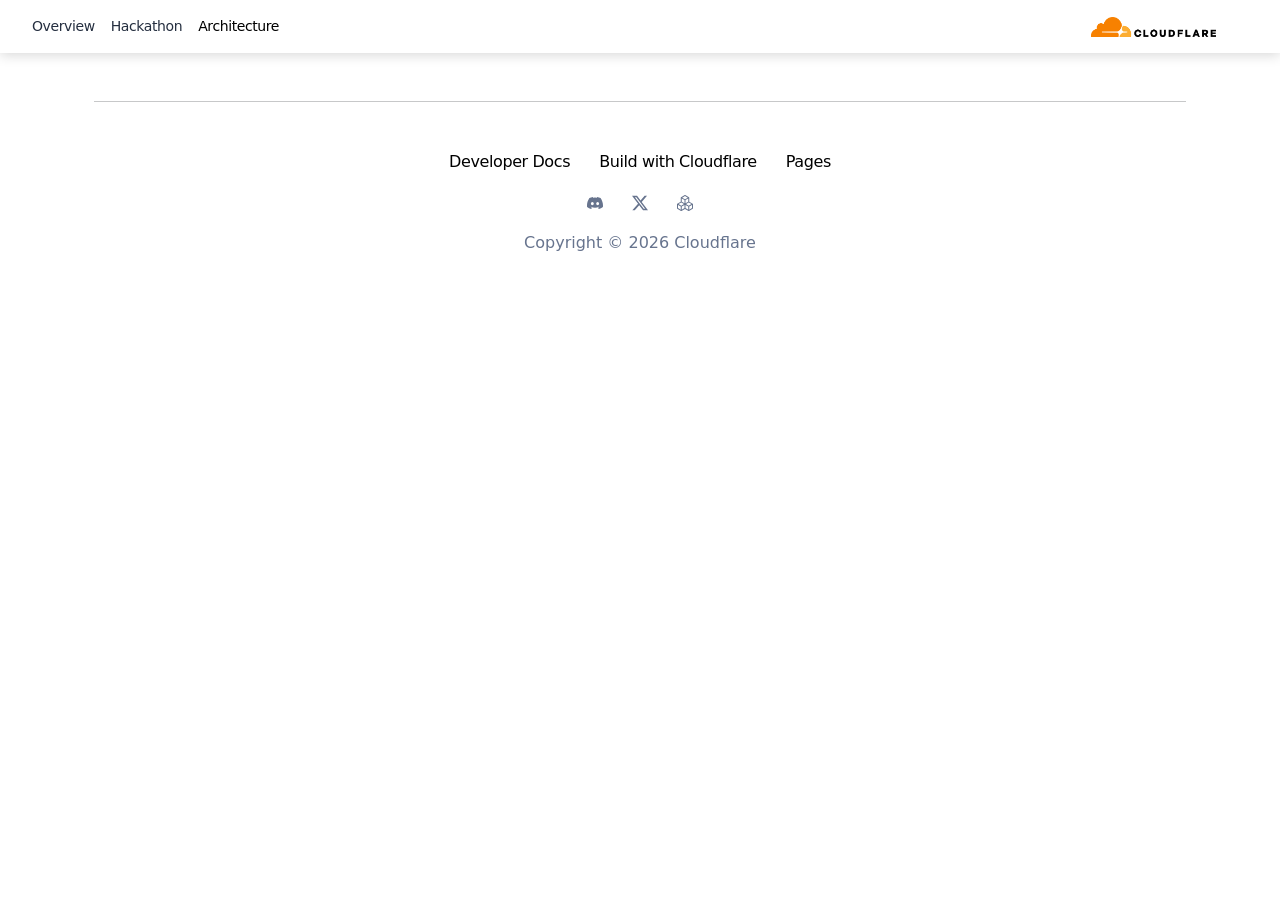
==== architecture.html @ 0efea13d "Updated with hackathon content" ====
<!DOCTYPE html>
<html data-bs-theme="light" lang="en">

<head>
    <meta charset="utf-8">
    <meta name="viewport" content="width=device-width, initial-scale=1.0, shrink-to-fit=no">
    <title>AI Test</title>
    <link rel="stylesheet" href="https://cdn.jsdelivr.net/npm/bootstrap@5.3.8/dist/css/bootstrap.min.css">
    <link rel="stylesheet" href="assets/css/Montserrat.css">
    <link rel="stylesheet" href="assets/css/Footer-Basic-icons.css">
    <link rel="stylesheet" href="assets/css/Soft-ui-Navbar.css">
    <link rel="stylesheet" href="assets/css/styles.css">
</head>

<body>
    <div></div>
    <nav class="navbar navbar-expand-md sticky-top bg-body">
        <div class="container-fluid"><button class="navbar-toggler" data-bs-toggle="collapse" data-bs-target="#navcol-1"><span class="visually-hidden">Toggle navigation</span><span class="navbar-toggler-icon"></span></button>
            <div class="collapse navbar-collapse" id="navcol-1">
                <ul class="navbar-nav">
                    <li class="nav-item"><a class="nav-link" href="index.html">Overview</a></li>
                    <li class="nav-item"><a class="nav-link" href="hackathon.html">Hackathon</a></li>
                    <li class="nav-item"><a class="nav-link active" href="architecture.html">Architecture</a></li>
                </ul>
                <div class="d-flex align-items-center ms-auto"><img class="me-4 pe-3" alt="Cloudflare Logo" height="20" src="assets/img/CF_logo_horizontal_blktype.png" width="141"></div>
            </div>
        </div>
    </nav>
    <section></section>
    <footer class="text-center bg-white pt-3 pb-5">
        <div class="container pt-2 pt-lg-3 pb-4 pb-lg-5">
            <hr class="mb-5 opacity-25">
            <ul class="list-inline">
                <li class="list-inline-item me-4 list-inline-item"><a class="link-body-emphasis" href="https://developers.cloudflare.com/">Developer Docs</a></li>
                <li class="list-inline-item me-4 list-inline-item"><a class="link-body-emphasis" href="https://build.cloudflare.dev/">Build with Cloudflare</a></li>
                <li class="list-inline-item list-inline-item"><a class="link-body-emphasis" href="https://pages.cloudflare.com/">Pages</a></li>
            </ul>
            <ul class="list-inline">
                <li class="list-inline-item me-4 list-inline-item"><a href="https://discord.com/invite/cloudflaredev"><svg class="bi bi-discord text-body" xmlns="http://www.w3.org/2000/svg" width="1em" height="1em" fill="currentColor" viewBox="0 0 16 16">
                            <path d="M13.545 2.907a13.227 13.227 0 0 0-3.257-1.011.05.05 0 0 0-.052.025c-.141.25-.297.577-.406.833a12.19 12.19 0 0 0-3.658 0 8.258 8.258 0 0 0-.412-.833.051.051 0 0 0-.052-.025c-1.125.194-2.22.534-3.257 1.011a.041.041 0 0 0-.021.018C.356 6.024-.213 9.047.066 12.032c.001.014.01.028.021.037a13.276 13.276 0 0 0 3.995 2.02.05.05 0 0 0 .056-.019c.308-.42.582-.863.818-1.329a.05.05 0 0 0-.01-.059.051.051 0 0 0-.018-.011 8.875 8.875 0 0 1-1.248-.595.05.05 0 0 1-.02-.066.051.051 0 0 1 .015-.019c.084-.063.168-.129.248-.195a.05.05 0 0 1 .051-.007c2.619 1.196 5.454 1.196 8.041 0a.052.052 0 0 1 .053.007c.08.066.164.132.248.195a.051.051 0 0 1-.004.085 8.254 8.254 0 0 1-1.249.594.05.05 0 0 0-.03.03.052.052 0 0 0 .003.041c.24.465.515.909.817 1.329a.05.05 0 0 0 .056.019 13.235 13.235 0 0 0 4.001-2.02.049.049 0 0 0 .021-.037c.334-3.451-.559-6.449-2.366-9.106a.034.034 0 0 0-.02-.019Zm-8.198 7.307c-.789 0-1.438-.724-1.438-1.612 0-.889.637-1.613 1.438-1.613.807 0 1.45.73 1.438 1.613 0 .888-.637 1.612-1.438 1.612m5.316 0c-.788 0-1.438-.724-1.438-1.612 0-.889.637-1.613 1.438-1.613.807 0 1.451.73 1.438 1.613 0 .888-.631 1.612-1.438 1.612"></path>
                        </svg></a></li>
                <li class="list-inline-item me-4 list-inline-item"><a href="https://x.com/Cloudflare"><svg class="bi bi-twitter-x text-body" xmlns="http://www.w3.org/2000/svg" width="1em" height="1em" fill="currentColor" viewBox="0 0 16 16">
                            <path d="M12.6.75h2.454l-5.36 6.142L16 15.25h-4.937l-3.867-5.07-4.425 5.07H.316l5.733-6.57L0 .75h5.063l3.495 4.633L12.601.75Zm-.86 13.028h1.36L4.323 2.145H2.865l8.875 11.633Z"></path>
                        </svg></a></li>
                <li class="list-inline-item list-inline-item"><a href="https://community.cloudflare.com/"><svg class="bi bi-boxes text-body" xmlns="http://www.w3.org/2000/svg" width="1em" height="1em" fill="currentColor" viewBox="0 0 16 16">
                            <path d="M7.752.066a.5.5 0 0 1 .496 0l3.75 2.143a.5.5 0 0 1 .252.434v3.995l3.498 2A.5.5 0 0 1 16 9.07v4.286a.5.5 0 0 1-.252.434l-3.75 2.143a.5.5 0 0 1-.496 0l-3.502-2-3.502 2.001a.5.5 0 0 1-.496 0l-3.75-2.143A.5.5 0 0 1 0 13.357V9.071a.5.5 0 0 1 .252-.434L3.75 6.638V2.643a.5.5 0 0 1 .252-.434L7.752.066ZM4.25 7.504 1.508 9.071l2.742 1.567 2.742-1.567zM7.5 9.933l-2.75 1.571v3.134l2.75-1.571zm1 3.134 2.75 1.571v-3.134L8.5 9.933zm.508-3.996 2.742 1.567 2.742-1.567-2.742-1.567zm2.242-2.433V3.504L8.5 5.076V8.21l2.75-1.572ZM7.5 8.21V5.076L4.75 3.504v3.134zM5.258 2.643 8 4.21l2.742-1.567L8 1.076zM15 9.933l-2.75 1.571v3.134L15 13.067zM3.75 14.638v-3.134L1 9.933v3.134z"></path>
                        </svg></a></li>
            </ul>
            <p class="text-body mb-0">Copyright © 2026 Cloudflare</p>
        </div>
    </footer>
    <script src="https://cdn.jsdelivr.net/npm/bootstrap@5.3.8/dist/js/bootstrap.bundle.min.js"></script>
    <script src="assets/js/bs-init.js"></script>
</body>

</html>
---- assets/css/Montserrat.css ----
@font-face {
	font-family: 'Montserrat';
	src: url(../../assets/fonts/Montserrat-b4f18a66e874838590d251e71bd5ac90.woff2) format('woff2');
	font-weight: 400;
	font-style: normal;
	font-display: swap;
	unicode-range: U+0460-052F, U+1C80-1C8A, U+20B4, U+2DE0-2DFF, U+A640-A69F, U+FE2E-FE2F;
}

@font-face {
	font-family: 'Montserrat';
	src: url(../../assets/fonts/Montserrat-d6ba8be60e82141d345efa118628489b.woff2) format('woff2');
	font-weight: 400;
	font-style: normal;
	font-display: swap;
	unicode-range: U+0301, U+0400-045F, U+0490-0491, U+04B0-04B1, U+2116;
}

@font-face {
	font-family: 'Montserrat';
	src: url(../../assets/fonts/Montserrat-ff85988728aae55e4b6ca0810fbc3487.woff2) format('woff2');
	font-weight: 400;
	font-style: normal;
	font-display: swap;
	unicode-range: U+0102-0103, U+0110-0111, U+0128-0129, U+0168-0169, U+01A0-01A1, U+01AF-01B0, U+0300-0301, U+0303-0304, U+0308-0309, U+0323, U+0329, U+1EA0-1EF9, U+20AB;
}

@font-face {
	font-family: 'Montserrat';
	src: url(../../assets/fonts/Montserrat-f38e6bd78bb10d51d86be4794d197d90.woff2) format('woff2');
	font-weight: 400;
	font-style: normal;
	font-display: swap;
	unicode-range: U+0100-02BA, U+02BD-02C5, U+02C7-02CC, U+02CE-02D7, U+02DD-02FF, U+0304, U+0308, U+0329, U+1D00-1DBF, U+1E00-1E9F, U+1EF2-1EFF, U+2020, U+20A0-20AB, U+20AD-20C0, U+2113, U+2C60-2C7F, U+A720-A7FF;
}

@font-face {
	font-family: 'Montserrat';
	src: url(../../assets/fonts/Montserrat-676df862370913298b4a665a640bc821.woff2) format('woff2');
	font-weight: 400;
	font-style: normal;
	font-display: swap;
	unicode-range: U+0000-00FF, U+0131, U+0152-0153, U+02BB-02BC, U+02C6, U+02DA, U+02DC, U+0304, U+0308, U+0329, U+2000-206F, U+20AC, U+2122, U+2191, U+2193, U+2212, U+2215, U+FEFF, U+FFFD;
}
---- assets/css/Footer-Basic-icons.css ----
.bs-icon {
  --bs-icon-size: .75rem;
  display: flex;
  flex-shrink: 0;
  justify-content: center;
  align-items: center;
  font-size: var(--bs-icon-size);
  width: calc(var(--bs-icon-size) * 2);
  height: calc(var(--bs-icon-size) * 2);
  color: var(--bs-primary);
}

.bs-icon-xs {
  --bs-icon-size: 1rem;
  width: calc(var(--bs-icon-size) * 1.5);
  height: calc(var(--bs-icon-size) * 1.5);
}

.bs-icon-sm {
  --bs-icon-size: 1rem;
}

.bs-icon-md {
  --bs-icon-size: 1.5rem;
}

.bs-icon-lg {
  --bs-icon-size: 2rem;
}

.bs-icon-xl {
  --bs-icon-size: 2.5rem;
}

.bs-icon.bs-icon-primary {
  color: var(--bs-white);
  background: var(--bs-primary);
}

.bs-icon.bs-icon-primary-light {
  color: var(--bs-primary);
  background: rgba(var(--bs-primary-rgb), .2);
}

.bs-icon.bs-icon-semi-white {
  color: var(--bs-primary);
  background: rgba(255, 255, 255, .5);
}

.bs-icon.bs-icon-rounded {
  border-radius: .5rem;
}

.bs-icon.bs-icon-circle {
  border-radius: 50%;
}
---- assets/css/Soft-ui-Navbar.css ----
*, *::before, *::after {
  box-sizing: border-box;
}

h1, .h1, h2, .h2, h3, .h3, h4, .h4, h5, .h5, h6, .h6 {
  margin-top: 0;
  margin-bottom: 0.5rem;
  font-weight: 400;
  line-height: 1.2;
}

h6, .h6 {
  font-size: 1rem;
}

p {
  margin-top: 0;
  margin-bottom: 1rem;
}

ol, ul {
  padding-left: 2rem;
}

ol, ul, dl {
  margin-top: 0;
  margin-bottom: 1rem;
}

a {
  color: #cb0c9f;
  text-decoration: none;
}

a:hover {
  color: #830866;
  text-decoration: none;
}

img, svg {
  vertical-align: middle;
}

button {
  border-radius: 0;
}

button:focus:not(:focus-visible) {
  outline: 0;
}

input, button, select, optgroup, textarea {
  margin: 0;
  font-family: inherit;
  font-size: inherit;
  line-height: inherit;
}

button, select {
  text-transform: none;
}

button, [type="button"], [type="reset"], [type="submit"] {
  -webkit-appearance: button;
}

button:not(:disabled), [type="button"]:not(:disabled), [type="reset"]:not(:disabled), [type="submit"]:not(:disabled) {
  cursor: pointer;
}

.container, .container-fluid, .container-sm, .container-md, .container-lg, .container-xl, .container-xxl {
  width: 100%;
  padding-right: var(--bs-gutter-x, 1.5rem);
  padding-left: var(--bs-gutter-x, 1.5rem);
  margin-right: auto;
  margin-left: auto;
}

.form-control {
  display: block;
  width: 100%;
  padding: 0.5rem 0.75rem;
  font-size: 0.875rem;
  font-weight: 400;
  line-height: 1.4rem;
  color: #495057;
  background-color: #fff;
  background-clip: padding-box;
  border: 1px solid #d2d6da;
  appearance: none;
  border-radius: 0.5rem;
  transition: box-shadow 0.15s ease, border-color 0.15s ease;
}

@media (prefers-reduced-motion: reduce) {
  .form-control {
    transition: none;
  }
}

.form-control:focus {
  color: #495057;
  background-color: #fff;
  border-color: #e293d3;
  outline: 0;
  box-shadow: 0 0 0 2px #e9aede;
}

.form-control-sm {
  min-height: unset;
  padding: 0.25rem 0.75rem;
  font-size: 0.75rem;
  border-radius: 0.5rem;
}

.input-group {
  position: relative;
  display: flex;
  flex-wrap: wrap;
  align-items: stretch;
  width: 100%;
}

.input-group-text {
  display: flex;
  align-items: center;
  padding: 0.5rem 0.75rem;
  font-size: 0.875rem;
  font-weight: 400;
  line-height: 1.4rem;
  color: #252f40;
  text-align: center;
  white-space: nowrap;
  background-color: #fff;
  border: 1px solid #d2d6da;
  border-radius: 0.5rem;
}

.collapse:not(.show) {
  display: none;
}

.dropup, .dropend, .dropdown, .dropstart {
  position: relative;
}

.dropdown-menu {
  position: absolute;
  top: 100%;
  z-index: 1000;
  display: none;
  min-width: 11rem;
  padding: 0.5rem 0;
  margin: 0;
  font-size: 0.875rem;
  color: #67748e;
  text-align: left;
  list-style: none;
  background-color: #fff;
  background-clip: padding-box;
  border: 0 solid transparent;
  border-radius: 0.5rem;
}

.dropdown-menu-end {
  --bs-position: end;
}

.dropdown-item {
  display: block;
  width: 100%;
  padding: 0.3rem 1rem;
  clear: both;
  font-weight: 400;
  color: #67748e;
  text-align: inherit;
  white-space: nowrap;
  background-color: transparent;
  border: 0;
}

.dropdown-item:hover, .dropdown-item:focus {
  color: #252f40;
  background-color: #e9ecef;
}

.dropdown-item.active, .dropdown-item:active {
  color: #67748e;
  text-decoration: none;
  background-color: transparent;
}

.nav-link {
  display: block;
  padding: 0.5rem 1rem;
  transition: color 0.15s ease-in-out, background-color 0.15s ease-in-out, border-color 0.15s ease-in-out;
}

@media (prefers-reduced-motion: reduce) {
  .nav-link {
    transition: none;
  }
}

.navbar {
  display: flex;
  flex-wrap: wrap;
  align-items: center;
  justify-content: space-between;
  padding-top: 0.5rem;
  padding-bottom: 0.5rem;
}

.navbar > .container, .navbar > .container-fluid, .navbar > .container-sm, .navbar > .container-md, .navbar > .container-lg, .navbar > .container-xl, .navbar > .container-xxl {
  display: flex;
  flex-wrap: inherit;
  align-items: center;
  justify-content: space-between;
}

.navbar-nav {
  display: flex;
  flex-direction: column;
  padding-left: 0;
  margin-bottom: 0;
  list-style: none;
}

.navbar-nav .nav-link {
  padding-right: 0;
  padding-left: 0;
}

.navbar-nav .dropdown-menu {
  position: static;
}

.navbar-collapse {
  flex-basis: 100%;
  flex-grow: 1;
  align-items: center;
}

.navbar-toggler {
  padding: 0.25rem 0.75rem;
  font-size: 1.125rem;
  line-height: 1;
  background-color: transparent;
  border: 1px solid transparent;
  border-radius: 0.5rem;
  transition: box-shadow 0.15s ease-in-out;
}

@media (prefers-reduced-motion: reduce) {
  .navbar-toggler {
    transition: none;
  }
}

.navbar-toggler:hover {
  text-decoration: none;
}

.navbar-toggler:focus {
  text-decoration: none;
  outline: 0;
  box-shadow: 0 0 0 0.2rem;
}

.navbar-toggler-icon {
  display: inline-block;
  width: 1.5em;
  height: 1.5em;
  vertical-align: middle;
  background-repeat: no-repeat;
  background-position: center;
  background-size: 100%;
}

@media (min-width: 768px) {
  .navbar-expand-md {
    flex-wrap: nowrap;
    justify-content: flex-start;
  }
}

@media (min-width: 768px) {
  .navbar-expand-md .navbar-nav {
    flex-direction: row;
  }
}

@media (min-width: 768px) {
  .navbar-expand-md .navbar-nav .dropdown-menu {
    position: absolute;
  }
}

@media (min-width: 768px) {
  .navbar-expand-md .navbar-nav .nav-link {
    padding-right: 0.5rem;
    padding-left: 0.5rem;
  }
}

@media (min-width: 768px) {
  .navbar-expand-md .navbar-collapse {
    display: flex !important;
    flex-basis: auto;
  }
}

@media (min-width: 768px) {
  .navbar-expand-md .navbar-toggler {
    display: none;
  }
}

@media (min-width: 992px) {
  .navbar-expand-lg {
    flex-wrap: nowrap;
    justify-content: flex-start;
  }
}

@media (min-width: 992px) {
  .navbar-expand-lg .navbar-nav {
    flex-direction: row;
  }
}

@media (min-width: 992px) {
  .navbar-expand-lg .navbar-nav .dropdown-menu {
    position: absolute;
  }
}

@media (min-width: 992px) {
  .navbar-expand-lg .navbar-nav .nav-link {
    padding-right: 0.5rem;
    padding-left: 0.5rem;
  }
}

@media (min-width: 992px) {
  .navbar-expand-lg .navbar-collapse {
    display: flex !important;
    flex-basis: auto;
  }
}

@media (min-width: 992px) {
  .navbar-expand-lg .navbar-toggler {
    display: none;
  }
}

.navbar-light .navbar-nav .nav-link {
  color: #252f40;
}

.navbar-light .navbar-nav .nav-link:hover, .navbar-light .navbar-nav .nav-link:focus {
  color: rgba(37, 47, 64, 0.7);
}

.navbar-light .navbar-toggler {
  color: #252f40;
  border-color: rgba(37, 47, 64, 0.1);
}

.navbar-light .navbar-toggler-icon {
  background-image: url([svg]);
}

.breadcrumb {
  display: flex;
  flex-wrap: wrap;
  padding: 0.5rem 1rem;
  margin-bottom: 1rem;
  list-style: none;
  background-color: #e9ecef;
  border-radius: 0.5rem;
}

.breadcrumb-item + .breadcrumb-item {
  padding-left: 0.5rem;
}

.breadcrumb-item + .breadcrumb-item::before {
  float: left;
  padding-right: 0.5rem;
  color: #6c757d;
  content: var(--bs-breadcrumb-divider, "/");
}

.breadcrumb-item.active {
  color: #6c757d;
}

.d-flex {
  display: flex !important;
}

.d-none {
  display: none !important;
}

.shadow-none {
  box-shadow: none !important;
}

.w-100 {
  width: 100% !important;
}

.flex-column {
  flex-direction: column !important;
}

.justify-content-end {
  justify-content: flex-end !important;
}

.justify-content-center {
  justify-content: center !important;
}

.align-items-center {
  align-items: center !important;
}

.m-0 {
  margin: 0 !important;
}

.mx-4 {
  margin-right: 1.5rem !important;
  margin-left: 1.5rem !important;
}

.my-auto {
  margin-top: auto !important;
  margin-bottom: auto !important;
}

.mt-2 {
  margin-top: 0.5rem !important;
}

.me-3 {
  margin-right: 1rem !important;
}

.me-5 {
  margin-right: 3rem !important;
}

.mb-0 {
  margin-bottom: 0 !important;
}

.mb-1 {
  margin-bottom: 0.25rem !important;
}

.mb-2 {
  margin-bottom: 0.5rem !important;
}

.p-0 {
  padding: 0 !important;
}

.p-2 {
  padding: 0.5rem !important;
}

.px-0 {
  padding-right: 0 !important;
  padding-left: 0 !important;
}

.px-2 {
  padding-right: 0.5rem !important;
  padding-left: 0.5rem !important;
}

.px-3 {
  padding-right: 1rem !important;
  padding-left: 1rem !important;
}

.py-1 {
  padding-top: 0.25rem !important;
  padding-bottom: 0.25rem !important;
}

.py-2 {
  padding-top: 0.5rem !important;
  padding-bottom: 0.5rem !important;
}

.py-3 {
  padding-top: 1rem !important;
  padding-bottom: 1rem !important;
}

.pt-1 {
  padding-top: 0.25rem !important;
}

.pe-2 {
  padding-right: 0.5rem !important;
}

.pb-0 {
  padding-bottom: 0 !important;
}

.text-secondary {
  color: #8392AB !important;
}

.text-dark {
  color: #252f40 !important;
}

.text-body {
  color: #67748e !important;
}

.bg-transparent {
  background-color: transparent !important;
}

@media (min-width: 576px) {
  .d-sm-inline {
    display: inline !important;
  }
}

@media (min-width: 576px) {
  .mt-sm-0 {
    margin-top: 0 !important;
  }
}

@media (min-width: 576px) {
  .me-sm-1 {
    margin-right: 0.25rem !important;
  }
}

@media (min-width: 576px) {
  .me-sm-4 {
    margin-right: 1.5rem !important;
  }
}

@media (min-width: 576px) {
  .me-sm-n4 {
    margin-right: -1.5rem !important;
  }
}

@media (min-width: 768px) {
  .me-md-0 {
    margin-right: 0 !important;
  }
}

@media (min-width: 768px) {
  .ms-md-auto {
    margin-left: auto !important;
  }
}

@media (min-width: 768px) {
  .pe-md-3 {
    padding-right: 1rem !important;
  }
}

.avatar {
  color: #fff;
  display: inline-flex;
  align-items: center;
  justify-content: center;
  font-size: 1rem;
  border-radius: 0.75rem;
  height: 48px;
  width: 48px;
  transition: all .2s ease-in-out;
}

.avatar-sm {
  width: 36px !important;
  height: 36px !important;
  font-size: 0.875rem;
}

.breadcrumb-item {
  font-size: 0.875rem;
}

.dropdown .dropdown-menu, .dropup .dropdown-menu {
  position: absolute;
  box-shadow: 0 8px 26px -4px rgba(20, 20, 20, 0.15), 0 8px 9px -5px rgba(20, 20, 20, 0.06);
  transition: visibility 0.25s, opacity 0.25s, transform 0.25s;
  cursor: pointer;
}

.dropdown .dropdown-menu {
  margin-top: 8px !important;
  display: block;
  opacity: 0;
  top: 0;
  transform-origin: 50% 0;
  pointer-events: none;
  transform: perspective(999px) rotateX(-10deg) translateZ(0) translate3d(0px, 37px, 0px) !important;
  -webkit-backface-visibility: hidden;
  backface-visibility: hidden;
  will-change: transform, box-shadow;
}

.dropdown .dropdown-menu.dropdown-menu-end {
  right: 0;
  left: auto;
}

.dropdown .dropdown-menu.dropdown-menu-end:before {
  right: 28px;
  left: auto;
}

.dropdown .dropdown-menu:before {
  font-family: "FontAwesome";
  content: "\f0d8";
  position: absolute;
  top: 0;
  left: 28px;
  right: auto;
  font-size: 22px;
  color: #fff;
  transition: top 0.35s ease;
}

.dropdown-item {
  transition: background-color 0.3s ease, color 0.3s ease;
}

.input-group {
  border-radius: 0.5rem;
}

.input-group, .input-group .input-group-text {
  transition: box-shadow 0.15s ease, border-color 0.15s ease;
}

.input-group .form-control:focus {
  border-left: 1px solid #e293d3 !important;
  border-right: 1px solid #e293d3 !important;
}

.input-group .form-control:not(:first-child) {
  border-left: 0;
  padding-left: 0;
}

.input-group .input-group-text {
  border-right: 0;
}

.border-radius-md {
  border-radius: 0.5rem;
}

.border-radius-xl {
  border-radius: 1rem;
}

.navbar {
  box-shadow: 0 2px 12px 0 rgba(0, 0, 0, 0.16);
}

.navbar .nav-link {
  color: #252f40;
  padding: 0.5rem 1rem;
  font-weight: 400;
  font-size: 0.875rem;
}

.navbar-light {
  background-color: #fff !important;
}

.navbar-light .navbar-toggler {
  border: none;
}

.navbar-light .navbar-toggler:focus {
  box-shadow: none;
}

.navbar-toggler .navbar-toggler-icon {
  background-image: none;
}

@media (max-width: 991.98px) {
  .g-sidenav-show .navbar:not(.sidenav).navbar-main .navbar-collapse {
    display: flex !important;
    flex-basis: auto;
  }
}

@media (max-width: 991.98px) {
  .g-sidenav-show .navbar:not(.sidenav).navbar-main .navbar-nav {
    flex-direction: row;
  }
}

html * {
  -webkit-font-smoothing: antialiased;
  -moz-osx-font-smoothing: grayscale;
}

h1, .h1, .h1, h2, .h2, .h2, h3, .h3, .h3, h4, .h4, .h4, h5, .h5, .h5, h6, .h6, .h6 {
  color: #252f40;
}

h6, .h6, .h6 {
  font-size: 1rem;
  line-height: 1.625;
}

p, .p {
  font-size: 1rem;
  font-weight: 400;
  line-height: 1.6;
}

h4, .h4, .h4, h5, .h5, .h5, h6, .h6, .h6 {
  font-weight: 600;
}

a {
  letter-spacing: -0.025rem;
  color: #000;
}

.text-sm {
  line-height: 1.5;
}

.text-xs {
  line-height: 1.25;
}

p, .p {
  font-size: 1rem;
}

.text-sm {
  font-size: 0.875rem !important;
}

.text-xs {
  font-size: 0.75rem !important;
}

p {
  line-height: 1.625;
  font-weight: 400;
}

.font-weight-normal {
  font-weight: 400 !important;
}

.font-weight-bold {
  font-weight: 600 !important;
}

.font-weight-bolder {
  font-weight: 700 !important;
}

.cursor-pointer {
  cursor: pointer;
}

@media (min-width: 576px) {
  .me-sm-6 {
    margin-right: 4rem !important;
  }
}

.opacity-5 {
  opacity: 0.5 !important;
}

.w-100 {
  width: 100% !important;
}

@media (max-width: 767.98px) {
  .navbar-collapse {
    position: relative;
  }
}

@media (max-width: 767.98px) {
  .navbar-collapse .navbar-nav {
    width: 100%;
  }
}

@media (max-width: 767.98px) {
  .navbar-collapse .navbar-nav .nav-item.dropdown {
    position: static;
  }
}

@media (max-width: 767.98px) {
  .navbar-collapse .navbar-nav .nav-item.dropdown .dropdown-menu {
    left: 0;
    right: 0;
  }
}

@media (max-width: 575.98px) {
  .navbar-nav .nav-item.dropdown .dropdown-menu {
    left: 0;
    right: auto;
  }
}

.navbar-main {
  transition: box-shadow 0.25s ease-in, background-color 0.25s ease-in;
}
---- assets/css/styles.css ----
:root {
  --cf-orange: #f48120;
  --cf-navy: #050d1d;
  --cf-blue: #0051c3;
  --cf-gray: #f3f3f3;
}

.bg-cf-navy {
  background-color: var(--cf-navy) !important;
}

.text-cf-orange {
  color: var(--cf-orange) !important;
}

.btn-cf-orange {
  background-color: var(--cf-orange);
  border-color: var(--cf-orange);
  color: #fff;
}

.btn-cf-orange:hover {
  background-color: #e67300;
  border-color: #e67300;
  color: #fff;
}

.btn-outline-cf-orange {
  background-color: transparent;
  border-color: var(--cf-orange);
  color: var(--cf-orange);
}

.btn-outline-cf-orange:hover {
  background-color: var(--cf-orange);
  border-color: var(--cf-orange);
  color: #fff;
}

.btn-outline-light-cf {
  border-color: rgba(255, 255, 255, 0.5);
  color: #fff;
}

.btn-outline-light-cf:hover {
  background-color: rgba(255, 255, 255, 0.1);
  border-color: #fff;
  color: #fff;
}

.network-map-container {
}

.map-overlay {
  position: absolute;
  top: 0;
  left: 0;
  width: 100%;
  height: 100%;
  background: radial-gradient(circle, transparent 20%, rgba(5, 13, 29, 0.05) 80%);
  pointer-events: none;
}

.bg-cf-orange {
  background-color: var(--cf-orange) !important;
}

.bg-glass {
  background-color: rgba(255, 255, 255, 0.4) !important;
  backdrop-filter: blur(16px);
  -webkit-backdrop-filter: blur(16px);
}
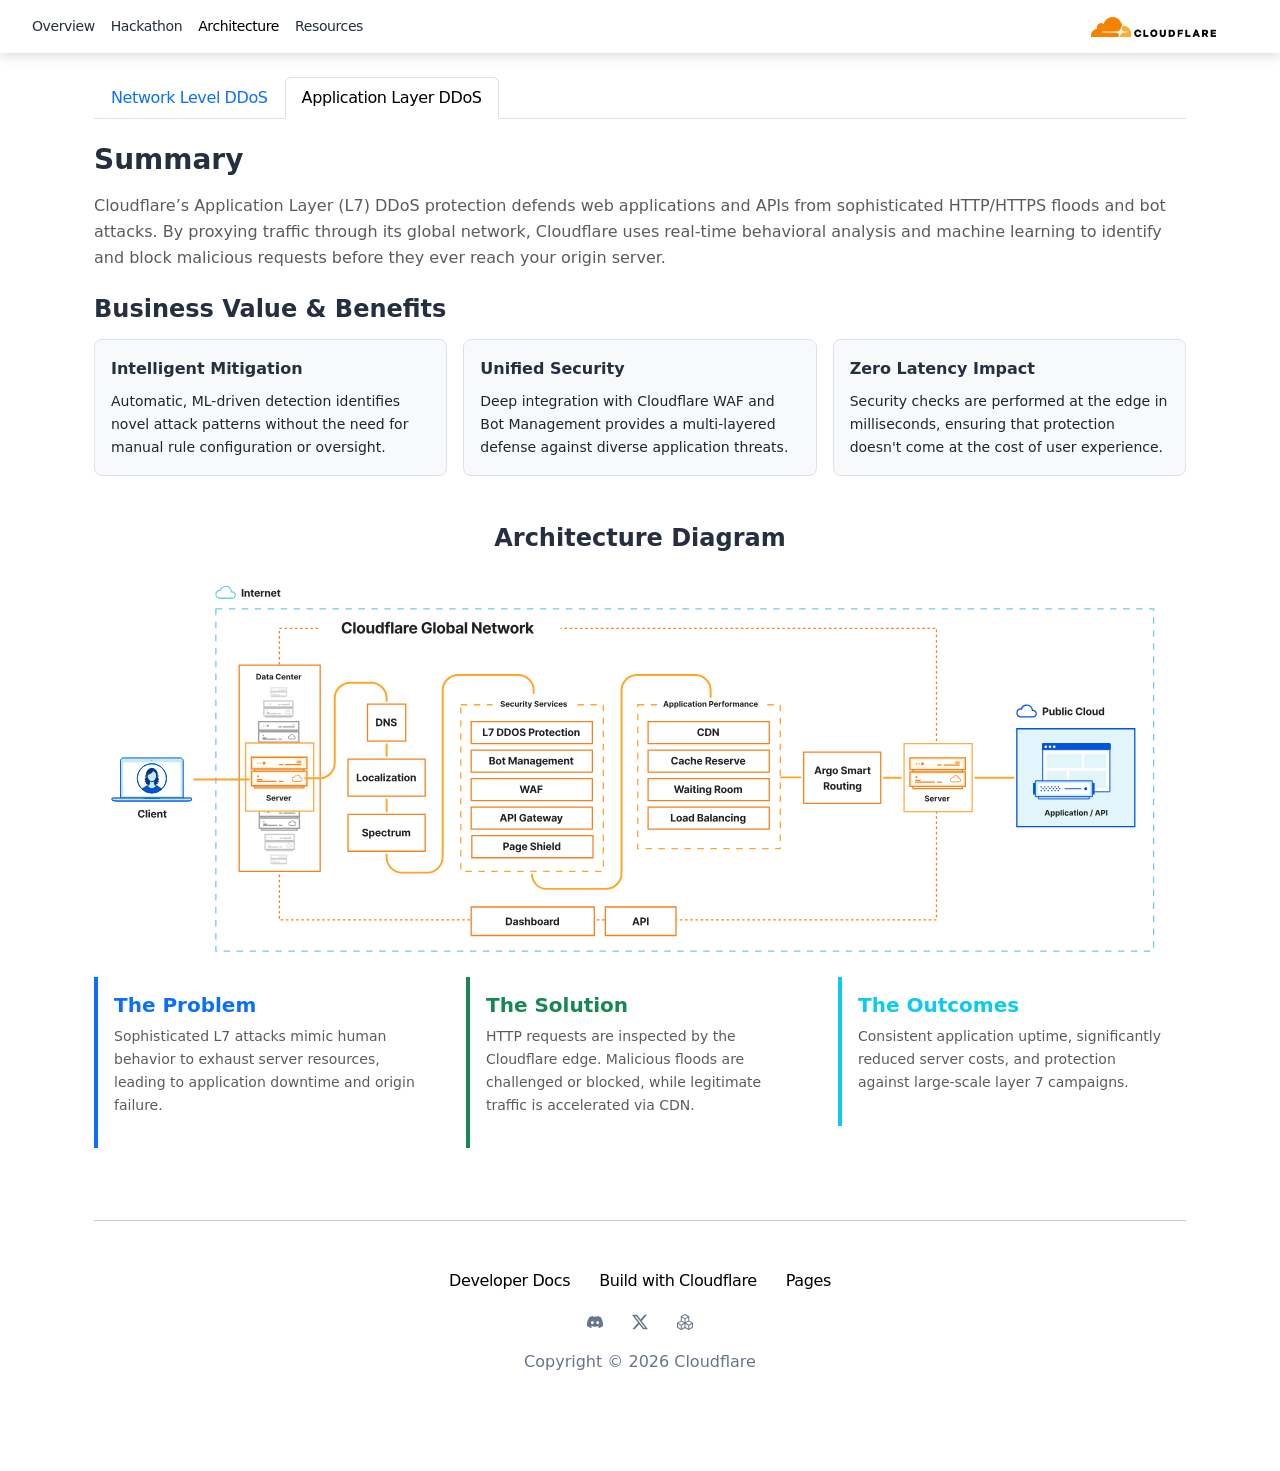
==== commit 734e2ccd: "Updated with architecture and refrernce content" ====
--- a/architecture.html
+++ b/architecture.html
@@ -15,18 +15,126 @@
 <body>
     <div></div>
     <nav class="navbar navbar-expand-md sticky-top bg-body">
-        <div class="container-fluid"><button class="navbar-toggler" data-bs-toggle="collapse" data-bs-target="#navcol-1"><span class="visually-hidden">Toggle navigation</span><span class="navbar-toggler-icon"></span></button>
-            <div class="collapse navbar-collapse" id="navcol-1">
+        <div class="container-fluid"><button class="navbar-toggler" data-bs-toggle="collapse" data-bs-target="#navcol-2"><span class="visually-hidden">Toggle navigation</span><span class="navbar-toggler-icon"></span></button>
+            <div class="collapse navbar-collapse" id="navcol-2">
                 <ul class="navbar-nav">
                     <li class="nav-item"><a class="nav-link" href="index.html">Overview</a></li>
                     <li class="nav-item"><a class="nav-link" href="hackathon.html">Hackathon</a></li>
                     <li class="nav-item"><a class="nav-link active" href="architecture.html">Architecture</a></li>
+                    <li class="nav-item"><a class="nav-link" href="Resources.html">Resources</a></li>
                 </ul>
                 <div class="d-flex align-items-center ms-auto"><img class="me-4 pe-3" alt="Cloudflare Logo" height="20" src="assets/img/CF_logo_horizontal_blktype.png" width="141"></div>
             </div>
         </div>
     </nav>
-    <section></section>
+    <section>
+        <div class="container">
+            <div>
+                <ul class="nav nav-tabs mt-4" role="tablist">
+                    <li class="nav-item" role="presentation"><a class="nav-link" role="tab" data-bs-toggle="tab" href="#tab-1">Network Level DDoS</a></li>
+                    <li class="nav-item" role="presentation"><a class="nav-link active" role="tab" data-bs-toggle="tab" href="#tab-2">Application Layer DDoS</a></li>
+                </ul>
+                <div class="tab-content">
+                    <div class="tab-pane" role="tabpanel" id="tab-1">
+                        <div class="py-4">
+                            <h3 class="fw-bold mb-3">Summary</h3>
+                            <p class="text-muted mb-4">Cloudflare Magic Transit is a network-level security and performance solution that protects entire IP subnets (and therefore an on-premise or cloud data centre) by announcing them via BGP from Cloudflare's global edge. It replaces traditional hardware-based scrubbing with a massive, software-defined cloud network at unparalleled scale.</p>
+                            <h4 class="fw-bold mb-3">Business Value &amp; Benefits</h4>
+                            <div class="row mb-5 g-3">
+                                <div class="col-md-4">
+                                    <div class="bg-light border rounded-3 h-100 p-3">
+                                        <h6 class="fw-bold">Cost Efficiency</h6>
+                                        <p class="small mb-0">Eliminate expensive CAPEX for physical scrubbing appliances and reduce operational overhead.</p>
+                                    </div>
+                                </div>
+                                <div class="col-md-4">
+                                    <div class="bg-light border rounded-3 h-100 p-3">
+                                        <h6 class="fw-bold">Superior Protection</h6>
+                                        <p class="small mb-0">Leverage 427+ Tbps of capacity distributed across 330 locations worldwide to stop even the largest multi-terabit DDoS attacks instantly.</p>
+                                    </div>
+                                </div>
+                                <div class="col-md-4">
+                                    <div class="bg-light border rounded-3 h-100 p-3">
+                                        <h6 class="fw-bold">Global Performance</h6>
+                                        <p class="small mb-0">Reduce latency by routing traffic through Cloudflare's optimized global network fabric.</p>
+                                    </div>
+                                </div>
+                            </div>
+                            <h4 class="fw-bold text-center mb-3"><span style="text-decoration:underline;">Architecture Diagram</span></h4><img class="img-fluid" width="1920" height="1080" src="assets/img/magic-transit-ref-arch-2.XvKY3pME_Z2GoNl.webp">
+                            <div class="row g-4">
+                                <div class="col-md-4">
+                                    <div class="border-4 border-primary p-3 border-start">
+                                        <h5 class="fw-bold text-primary">The Problem</h5>
+                                        <p class="small text-muted">On-premise hardware lacks the capacity to handle modern DDoS attacks and introduces latency by forcing traffic through central hubs.</p>
+                                    </div>
+                                </div>
+                                <div class="col-md-4">
+                                    <div class="border-4 border-success p-3 border-start">
+                                        <h5 class="fw-bold text-success">The Solution</h5>
+                                        <p class="small text-muted">Cloudflare announces your IP space globally. Malicious traffic is dropped at the edge; clean traffic reaches you via GRE/IPsec tunnels.</p>
+                                    </div>
+                                </div>
+                                <div class="col-md-4">
+                                    <div class="border-4 border-info p-3 border-start">
+                                        <h5 class="fw-bold text-info">The Outcomes</h5>
+                                        <p class="small text-muted">Continuous availability during attacks, improved user experience, and a simplified, cloud-native network architecture.</p>
+                                    </div>
+                                </div>
+                            </div>
+                        </div>
+                    </div>
+                    <div class="tab-pane active" role="tabpanel" id="tab-2">
+                        <div class="py-4">
+                            <h3 class="fw-bold mb-3">Summary</h3>
+                            <p class="text-muted mb-4">Cloudflare’s Application Layer (L7) DDoS protection defends web applications and APIs from sophisticated HTTP/HTTPS floods and bot attacks. By proxying traffic through its global network, Cloudflare uses real-time behavioral analysis and machine learning to identify and block malicious requests before they ever reach your origin server.</p>
+                            <h4 class="fw-bold mb-3">Business Value &amp; Benefits</h4>
+                            <div class="row mb-5 g-3">
+                                <div class="col-md-4">
+                                    <div class="bg-light border rounded-3 h-100 p-3">
+                                        <h6 class="fw-bold">Intelligent Mitigation</h6>
+                                        <p class="small mb-0">Automatic, ML-driven detection identifies novel attack patterns without the need for manual rule configuration or oversight.</p>
+                                    </div>
+                                </div>
+                                <div class="col-md-4">
+                                    <div class="bg-light border rounded-3 h-100 p-3">
+                                        <h6 class="fw-bold">Unified Security</h6>
+                                        <p class="small mb-0">Deep integration with Cloudflare WAF and Bot Management provides a multi-layered defense against diverse application threats.</p>
+                                    </div>
+                                </div>
+                                <div class="col-md-4">
+                                    <div class="bg-light border rounded-3 h-100 p-3">
+                                        <h6 class="fw-bold">Zero Latency Impact</h6>
+                                        <p class="small mb-0">Security checks are performed at the edge in milliseconds, ensuring that protection doesn't come at the cost of user experience.</p>
+                                    </div>
+                                </div>
+                            </div>
+                            <h4 class="fw-bold text-center mb-3">Architecture Diagram</h4><img class="img-fluid" width="1685" height="631" src="assets/img/security-ref-arch-4.PP-9vg85_1LJP4c.svg">
+                            <div class="row g-4">
+                                <div class="col-md-4">
+                                    <div class="border-4 border-primary p-3 border-start">
+                                        <h5 class="fw-bold text-primary">The Problem</h5>
+                                        <p class="small text-muted">Sophisticated L7 attacks mimic human behavior to exhaust server resources, leading to application downtime and origin failure.</p>
+                                    </div>
+                                </div>
+                                <div class="col-md-4">
+                                    <div class="border-4 border-success p-3 border-start">
+                                        <h5 class="fw-bold text-success">The Solution</h5>
+                                        <p class="small text-muted">HTTP requests are inspected by the Cloudflare edge. Malicious floods are challenged or blocked, while legitimate traffic is accelerated via CDN.</p>
+                                    </div>
+                                </div>
+                                <div class="col-md-4">
+                                    <div class="border-4 border-info p-3 border-start">
+                                        <h5 class="fw-bold text-info">The Outcomes</h5>
+                                        <p class="small text-muted">Consistent application uptime, significantly reduced server costs, and protection against large-scale layer 7 campaigns.</p>
+                                    </div>
+                                </div>
+                            </div>
+                        </div>
+                    </div>
+                </div>
+            </div>
+        </div>
+    </section>
     <footer class="text-center bg-white pt-3 pb-5">
         <div class="container pt-2 pt-lg-3 pb-4 pb-lg-5">
             <hr class="mb-5 opacity-25">
--- a/assets/css/styles.css
+++ b/assets/css/styles.css
@@ -71,3 +71,15 @@
   -webkit-backdrop-filter: blur(16px);
 }
 
+.table-hover tbody tr:hover {
+  background-color: rgba(244, 129, 32, 0.03);
+}
+
+.table thead th {
+  font-weight: 600;
+  text-transform: uppercase;
+  font-size: 0.75rem;
+  letter-spacing: 0.5px;
+  color: #6c757d;
+}
+
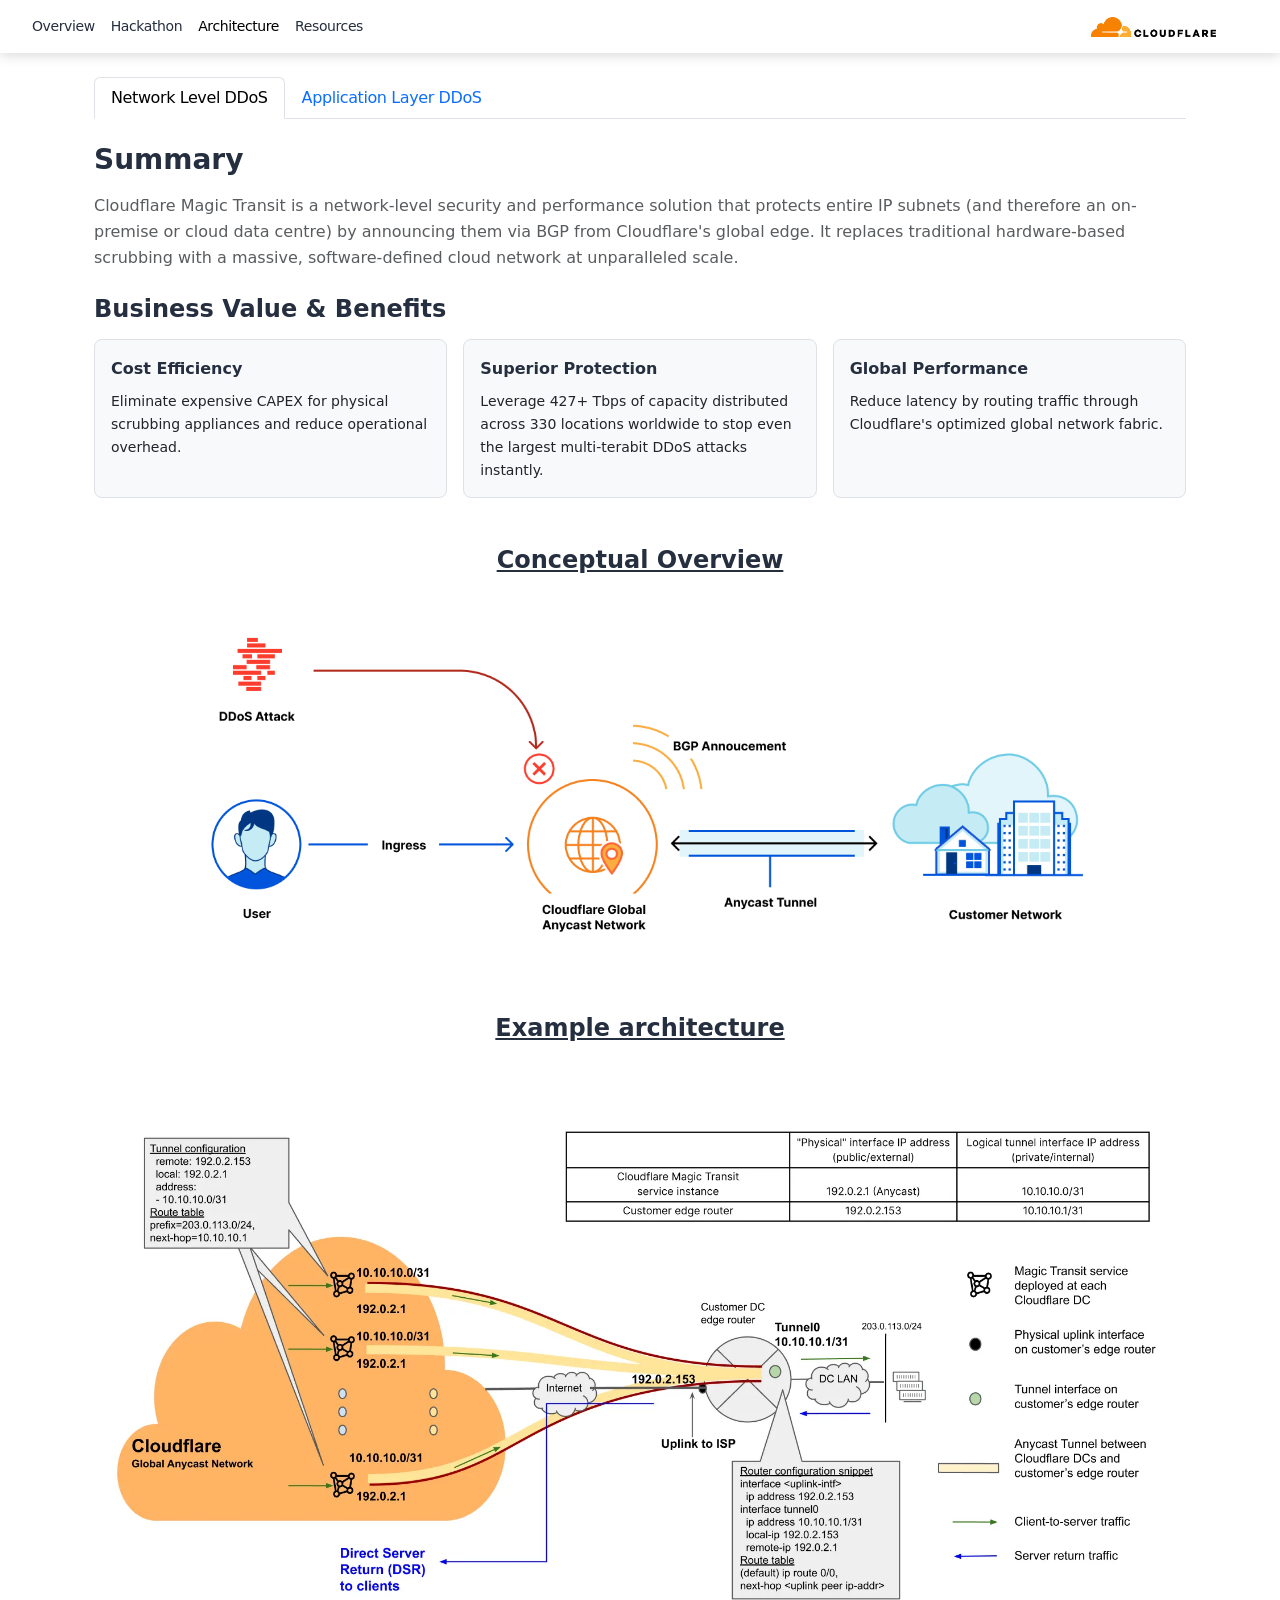
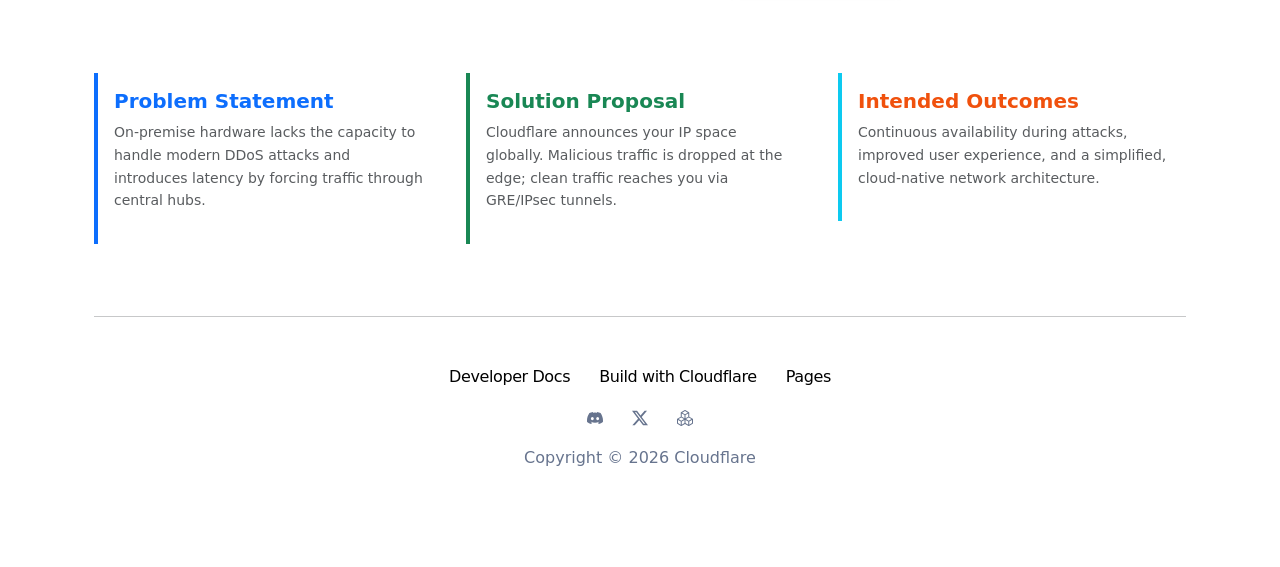
==== commit fe93279b: "Updated with architecture and refrernce content" ====
--- a/architecture.html
+++ b/architecture.html
@@ -31,11 +31,11 @@
         <div class="container">
             <div>
                 <ul class="nav nav-tabs mt-4" role="tablist">
-                    <li class="nav-item" role="presentation"><a class="nav-link" role="tab" data-bs-toggle="tab" href="#tab-1">Network Level DDoS</a></li>
-                    <li class="nav-item" role="presentation"><a class="nav-link active" role="tab" data-bs-toggle="tab" href="#tab-2">Application Layer DDoS</a></li>
+                    <li class="nav-item" role="presentation"><a class="nav-link active" role="tab" data-bs-toggle="tab" href="#tab-1">Network Level DDoS</a></li>
+                    <li class="nav-item" role="presentation"><a class="nav-link" role="tab" data-bs-toggle="tab" href="#tab-2">Application Layer DDoS</a></li>
                 </ul>
                 <div class="tab-content">
-                    <div class="tab-pane" role="tabpanel" id="tab-1">
+                    <div class="tab-pane active" role="tabpanel" id="tab-1">
                         <div class="py-4">
                             <h3 class="fw-bold mb-3">Summary</h3>
                             <p class="text-muted mb-4">Cloudflare Magic Transit is a network-level security and performance solution that protects entire IP subnets (and therefore an on-premise or cloud data centre) by announcing them via BGP from Cloudflare's global edge. It replaces traditional hardware-based scrubbing with a massive, software-defined cloud network at unparalleled scale.</p>
@@ -60,30 +60,31 @@
                                     </div>
                                 </div>
                             </div>
-                            <h4 class="fw-bold text-center mb-3"><span style="text-decoration:underline;">Architecture Diagram</span></h4><img class="img-fluid" width="1920" height="1080" src="assets/img/magic-transit-ref-arch-2.XvKY3pME_Z2GoNl.webp">
+                            <h4 class="fw-bold text-center mb-3"><span style="text-decoration:underline;">Conceptual Overview</span></h4><img class="img-fluid" width="1604" height="621" src="assets/img/image2-54.png">
+                            <h4 class="fw-bold text-center mb-3"><span style="text-decoration:underline;">Example architecture</span></h4><img class="img-fluid" width="1920" height="1080" src="assets/img/magic-transit-ref-arch-2.XvKY3pME_Z2GoNl.webp">
                             <div class="row g-4">
                                 <div class="col-md-4">
                                     <div class="border-4 border-primary p-3 border-start">
-                                        <h5 class="fw-bold text-primary">The Problem</h5>
+                                        <h5 class="fw-bold text-primary">Problem Statement</h5>
                                         <p class="small text-muted">On-premise hardware lacks the capacity to handle modern DDoS attacks and introduces latency by forcing traffic through central hubs.</p>
                                     </div>
                                 </div>
                                 <div class="col-md-4">
                                     <div class="border-4 border-success p-3 border-start">
-                                        <h5 class="fw-bold text-success">The Solution</h5>
+                                        <h5 class="fw-bold text-success">Solution Proposal</h5>
                                         <p class="small text-muted">Cloudflare announces your IP space globally. Malicious traffic is dropped at the edge; clean traffic reaches you via GRE/IPsec tunnels.</p>
                                     </div>
                                 </div>
                                 <div class="col-md-4">
                                     <div class="border-4 border-info p-3 border-start">
-                                        <h5 class="fw-bold text-info">The Outcomes</h5>
+                                        <h5 class="fw-bold text-info"><span style="color: rgb(240, 81, 13);">Intended Outcomes</span></h5>
                                         <p class="small text-muted">Continuous availability during attacks, improved user experience, and a simplified, cloud-native network architecture.</p>
                                     </div>
                                 </div>
                             </div>
                         </div>
                     </div>
-                    <div class="tab-pane active" role="tabpanel" id="tab-2">
+                    <div class="tab-pane" role="tabpanel" id="tab-2">
                         <div class="py-4">
                             <h3 class="fw-bold mb-3">Summary</h3>
                             <p class="text-muted mb-4">Cloudflare’s Application Layer (L7) DDoS protection defends web applications and APIs from sophisticated HTTP/HTTPS floods and bot attacks. By proxying traffic through its global network, Cloudflare uses real-time behavioral analysis and machine learning to identify and block malicious requests before they ever reach your origin server.</p>
@@ -112,19 +113,19 @@
                             <div class="row g-4">
                                 <div class="col-md-4">
                                     <div class="border-4 border-primary p-3 border-start">
-                                        <h5 class="fw-bold text-primary">The Problem</h5>
+                                        <h5 class="fw-bold text-primary">Problem Statement</h5>
                                         <p class="small text-muted">Sophisticated L7 attacks mimic human behavior to exhaust server resources, leading to application downtime and origin failure.</p>
                                     </div>
                                 </div>
                                 <div class="col-md-4">
                                     <div class="border-4 border-success p-3 border-start">
-                                        <h5 class="fw-bold text-success">The Solution</h5>
+                                        <h5 class="fw-bold text-success">Solution Proposal</h5>
                                         <p class="small text-muted">HTTP requests are inspected by the Cloudflare edge. Malicious floods are challenged or blocked, while legitimate traffic is accelerated via CDN.</p>
                                     </div>
                                 </div>
                                 <div class="col-md-4">
                                     <div class="border-4 border-info p-3 border-start">
-                                        <h5 class="fw-bold text-info">The Outcomes</h5>
+                                        <h5 class="fw-bold text-info"><strong><span style="color: rgb(240, 81, 13);">Intended Outcomes</span></strong></h5>
                                         <p class="small text-muted">Consistent application uptime, significantly reduced server costs, and protection against large-scale layer 7 campaigns.</p>
                                     </div>
                                 </div>
